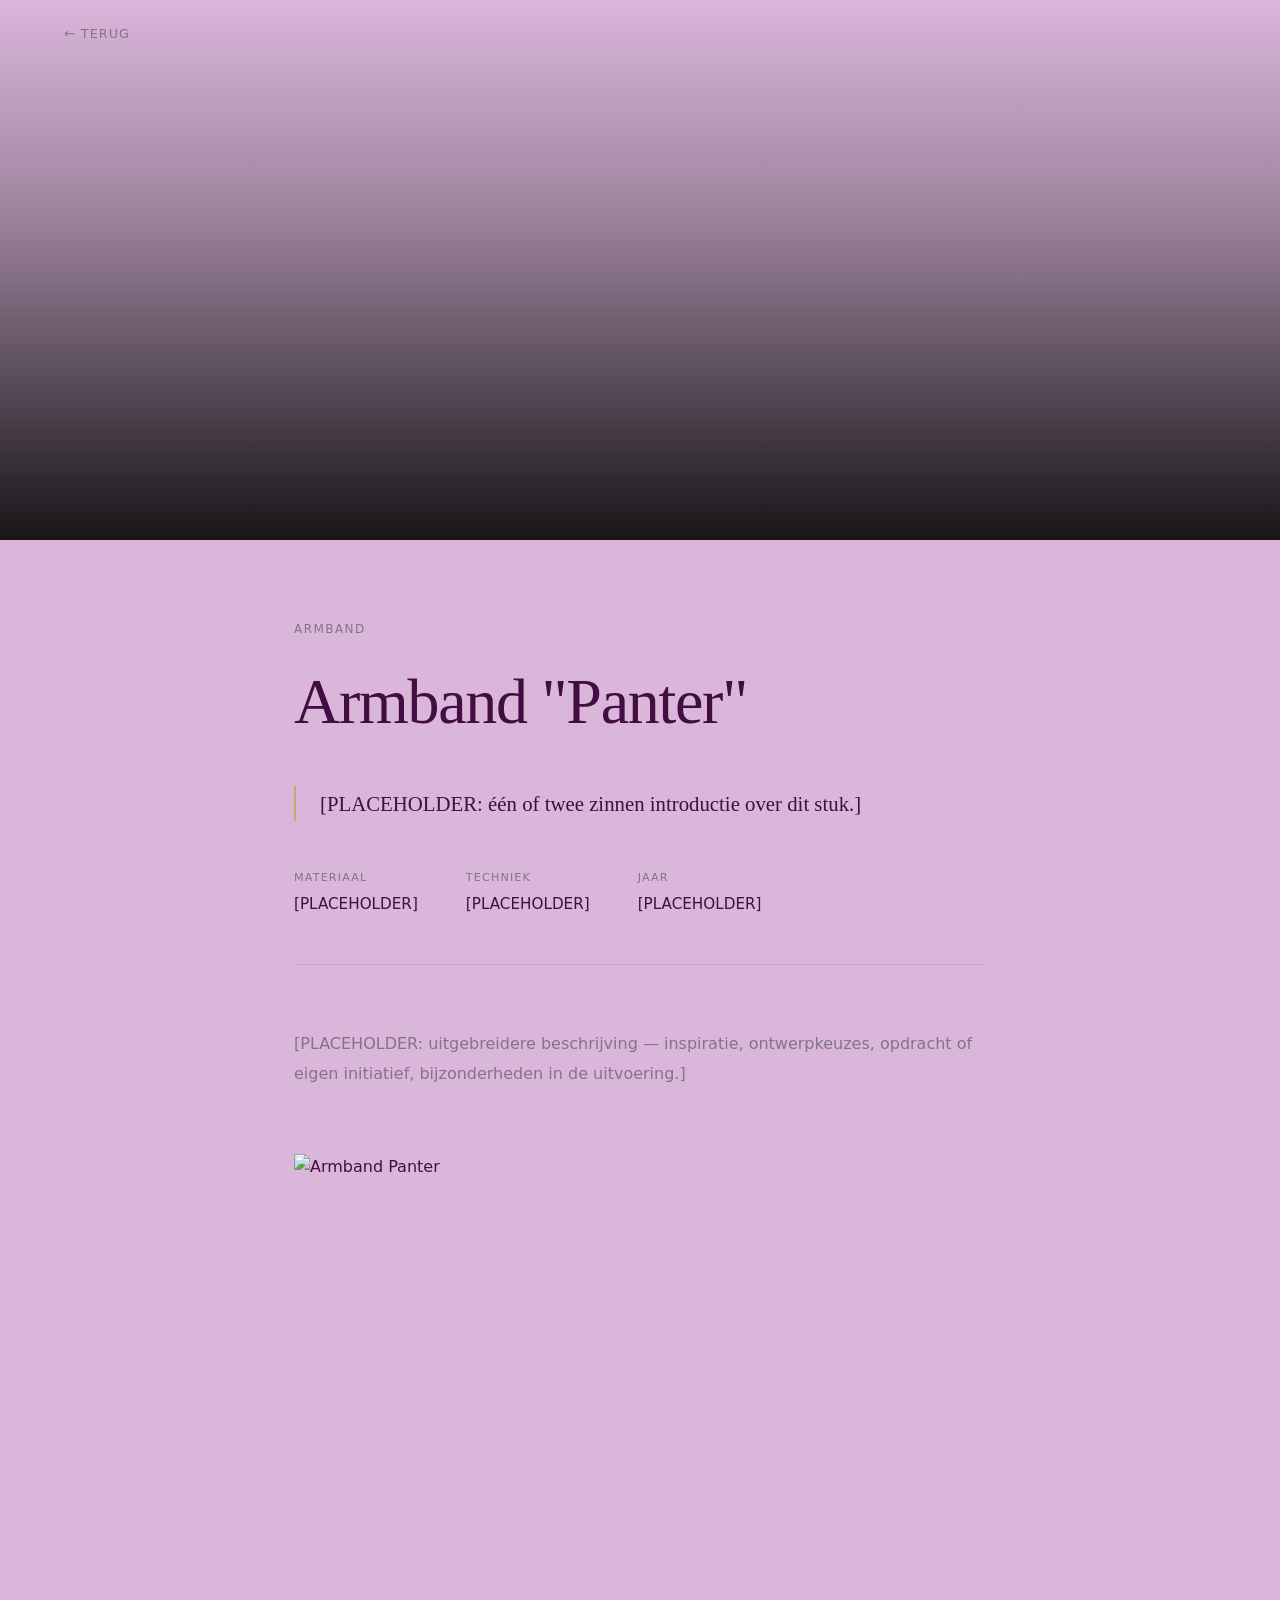
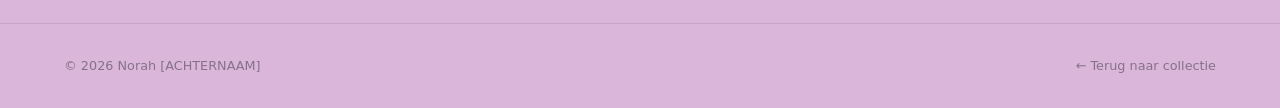
==== armband-panter.html @ fa32efac "v1ImgsMissing" ====
<!DOCTYPE html>
<html lang="nl">
<head>
  <meta charset="UTF-8" />
  <meta name="viewport" content="width=device-width, initial-scale=1.0" />
  <title>Armband "Panter" — Norah</title>
  <link rel="stylesheet" href="style.css" />
  <link rel="stylesheet" href="project.css" />
</head>
<body>

  <a href="index.html#work" class="back-link">← Terug</a>

  <div class="project-hero" style="background-image: url('imgs/armband-panter.jpeg');"></div>

  <div class="project-body">
    <span class="label">Armband</span>
    <h1 style="font-family:Georgia,serif;font-size:clamp(2rem,5vw,4rem);font-weight:normal;letter-spacing:-0.02em;margin-bottom:2rem;">Armband "Panter"</h1>

    <p class="project-intro">[PLACEHOLDER: één of twee zinnen introductie over dit stuk.]</p>

    <div class="project-meta">
      <div class="meta-item"><span class="meta-label">Materiaal</span><span class="meta-value">[PLACEHOLDER]</span></div>
      <div class="meta-item"><span class="meta-label">Techniek</span><span class="meta-value">[PLACEHOLDER]</span></div>
      <div class="meta-item"><span class="meta-label">Jaar</span><span class="meta-value">[PLACEHOLDER]</span></div>
    </div>

    <div class="project-text">
      <p>[PLACEHOLDER: uitgebreidere beschrijving — inspiratie, ontwerpkeuzes, opdracht of eigen initiatief, bijzonderheden in de uitvoering.]</p>
    </div>

    <div class="gallery cols-1">
      <img src="imgs/armband-panter.jpeg" alt="Armband Panter" class="wide" />
    </div>
  </div>

  <footer>
    <span>© 2026 Norah [ACHTERNAAM]</span>
    <a href="index.html#work" style="color:var(--muted);text-decoration:none;font-size:0.8rem;">← Terug naar collectie</a>
  </footer>

</body>
</html>
---- style.css ----
/* ── Reset & base ── */
*, *::before, *::after { box-sizing: border-box; margin: 0; padding: 0; }

:root {
  --bg: #dbb6db;
  --bg-2: #f2e6f2;
  --bg-3: #ecd3ec;
  --text: #420d42;
  --muted: #85728a;
  --border: #c9a3c9;
  --accent: #c8a96e;
  --font-sans: 'Inter', system-ui, -apple-system, sans-serif;
  --font-serif: 'Georgia', 'Times New Roman', serif;
}

html {
  scroll-behavior: smooth;
  overflow-x: hidden;
}

body {
  background: var(--bg);
  color: var(--text);
  font-family: var(--font-sans);
  font-size: 16px;
  line-height: 1.6;
  overflow-x: hidden;
}

/* ── Nav ── */
nav {
  position: fixed;
  top: 0; left: 0; right: 0;
  z-index: 100;
  display: flex;
  justify-content: space-between;
  align-items: center;
  padding: 1.25rem 4rem;
  background: rgba(219, 182, 219, 0.85);
  backdrop-filter: blur(12px);
  border-bottom: 1px solid transparent;
  transition: border-color 0.3s;
}

nav.scrolled { border-bottom-color: var(--border); }

.nav-logo {
  font-size: 1.1rem;
  font-weight: 600;
  letter-spacing: -0.02em;
  color: var(--text);
}

nav ul {
  display: flex;
  gap: 2.5rem;
  list-style: none;
}

nav a {
  color: var(--muted);
  text-decoration: none;
  font-size: 0.875rem;
  letter-spacing: 0.04em;
  text-transform: uppercase;
  transition: color 0.2s;
}

nav a:hover { color: var(--text); }

/* ── Shared ── */
.label {
  display: block;
  font-size: 0.75rem;
  letter-spacing: 0.12em;
  text-transform: uppercase;
  color: var(--muted);
  margin-bottom: 0.75rem;
}

.section-header { margin-bottom: 3.5rem; }
.section-header h2 {
  font-family: var(--font-serif);
  font-size: clamp(2.5rem, 5vw, 4rem);
  font-weight: normal;
  line-height: 1.1;
  letter-spacing: -0.02em;
}

.btn {
  display: inline-block;
  padding: 0.85rem 2rem;
  border: 1px solid var(--text);
  color: var(--text);
  text-decoration: none;
  font-size: 0.875rem;
  letter-spacing: 0.06em;
  text-transform: uppercase;
  transition: background 0.2s, color 0.2s;
}

.btn:hover {
  background: var(--text);
  color: var(--bg);
}

.btn-large {
  font-size: 1rem;
  padding: 1.1rem 2.5rem;
}

.placeholder {
  background: var(--bg-3);
  border: 1px solid var(--border);
}

/* ── Hero ── */
#hero {
  min-height: 100vh;
  display: flex;
  flex-direction: row;
  align-items: center;
  justify-content: space-between;
  gap: 4rem;
  padding: 8rem 4rem 4rem;
  position: relative;
}

.hero-content { max-width: 600px; }

.hero-eyebrow {
  font-size: 0.8rem;
  letter-spacing: 0.14em;
  text-transform: uppercase;
  color: var(--accent);
  margin-bottom: 1.5rem;
}

#hero h1 {
  font-family: var(--font-serif);
  font-size: clamp(3rem, 8vw, 7rem);
  font-weight: normal;
  line-height: 1.05;
  letter-spacing: -0.03em;
  margin-bottom: 1.5rem;
}

#hero h2 {
  font-size: 1.1rem;
  font-weight: 600;
  margin-bottom: 0.75rem;
  color: var(--text);
}

#hero h1 em {
  font-style: italic;
  color: var(--accent);
}

.hero-sub {
  font-size: 1.1rem;
  color: var(--muted);
  max-width: 480px;
  margin-bottom: 2.5rem;
  line-height: 1.7;
}

.hero-scroll {
  position: absolute;
  bottom: 2.5rem;
  left: 50%;
  transform: translateX(-50%);
  font-size: 0.75rem;
  letter-spacing: 0.1em;
  color: var(--muted);
  animation: bob 2s ease-in-out infinite;
}

@keyframes bob {
  0%, 100% { transform: translateX(-50%) translateY(0); }
  50% { transform: translateX(-50%) translateY(6px); }
}

/* ── Work ── */
#work {
  padding: 7rem 4rem;
  border-top: 1px solid var(--border);
}

.projects-grid {
  display: grid;
  grid-template-columns: repeat(2, 1fr);
  gap: 2px;
}

.projects-grid .project-card:last-child:nth-child(odd) {
  grid-column: span 2;
}

.project-card {
  background: var(--bg-2);
  overflow: hidden;
  transition: background 0.3s;
  cursor: pointer;
  position: relative;
}

.project-card:hover { background: var(--bg-3); }

.project-img {
  width: 100%;
  aspect-ratio: 16/9;
  transition: transform 0.4s ease;
  background-size: cover;
  background-position: center;
}

.project-card:hover .project-img { transform: scale(1.02); }

.project-info { padding: 1.75rem 2rem 2rem; }

.project-tag {
  display: inline-block;
  font-size: 0.7rem;
  letter-spacing: 0.1em;
  text-transform: uppercase;
  color: var(--accent);
  margin-bottom: 0.75rem;
  border: 1px solid var(--accent);
  padding: 0.2rem 0.6rem;
}

.project-info h3 {
  font-family: var(--font-serif);
  font-size: 1.5rem;
  font-weight: normal;
  margin-bottom: 0.5rem;
}

.project-info p {
  font-size: 0.9rem;
  color: var(--muted);
  line-height: 1.65;
  margin-bottom: 1.25rem;
}

.project-link {
  font-size: 0.8rem;
  letter-spacing: 0.06em;
  color: var(--text);
  text-decoration: none;
  text-transform: uppercase;
  border-bottom: 1px solid var(--border);
  padding-bottom: 2px;
  transition: border-color 0.2s, color 0.2s;
}

.project-link:hover {
  color: var(--accent);
  border-color: var(--accent);
}

/* ── About ── */
#about {
  padding: 7rem 4rem;
  border-top: 1px solid var(--border);
}

.about-inner {
  display: grid;
  grid-template-columns: 1fr 380px;
  gap: 5rem;
  align-items: start;
}

.about-lead {
  font-family: var(--font-serif);
  font-size: 1.4rem;
  line-height: 1.5;
  margin-bottom: 1.5rem;
  color: var(--text);
}

.about-text p {
  color: var(--muted);
  line-height: 1.8;
  margin-bottom: 1rem;
  max-width: 520px;
}

.skills {
  display: flex;
  flex-wrap: wrap;
  gap: 0.5rem;
  margin-top: 2rem;
}

.skills span {
  font-size: 0.75rem;
  letter-spacing: 0.06em;
  text-transform: uppercase;
  padding: 0.4rem 0.9rem;
  border: 1px solid var(--border);
  color: var(--muted);
}

/* ── Contact ── */
#contact {
  padding: 7rem 4rem;
  border-top: 1px solid var(--border);
  text-align: center;
}

.contact-inner { max-width: 640px; margin: 0 auto; }
.contact-inner .section-header { margin-bottom: 1.5rem; }

.contact-sub {
  color: var(--muted);
  margin-bottom: 2.5rem;
  font-size: 1rem;
}

.socials {
  display: flex;
  justify-content: center;
  gap: 2rem;
  margin-top: 3rem;
}

.socials a {
  font-size: 0.8rem;
  letter-spacing: 0.08em;
  text-transform: uppercase;
  color: var(--muted);
  text-decoration: none;
  transition: color 0.2s;
}

.socials a:hover { color: var(--text); }

/* ── Footer ── */
footer {
  padding: 2rem 4rem;
  border-top: 1px solid var(--border);
  display: flex;
  justify-content: space-between;
  font-size: 0.8rem;
  color: var(--muted);
}

/* ── Scroll reveal ── */
.reveal {
  opacity: 0;
  transform: translateY(28px);
  transition: opacity 0.7s ease, transform 0.7s ease;
}

.reveal.visible {
  opacity: 1;
  transform: none;
}

/* ── Responsive ── */
@media (max-width: 900px) {
  nav { padding: 1.25rem 2rem; }
  #hero, #work, #about, #contact { padding-left: 2rem; padding-right: 2rem; }
  .projects-grid { grid-template-columns: 1fr; }
  .about-inner { grid-template-columns: 1fr; gap: 3rem; }
  footer { padding: 1.5rem 2rem; flex-direction: column; gap: 0.5rem; }
}

@media (max-width: 600px) {
  nav { padding: 1rem 1.5rem; }
  nav ul { gap: 1rem; font-size: 0.75rem; }
  #hero { flex-direction: column; align-items: flex-start; padding-top: 6rem; }
  #hero, #work, #about, #contact { padding-left: 1.5rem; padding-right: 1.5rem; }
  .hero-content { max-width: 100%; }
  .about-inner > div[style] { width: 100% !important; height: 300px !important; position: static !important; }
}

@media (max-width: 600px) {
  nav {
    padding: 1rem 1.5rem;
  }

  nav ul {
    gap: 0.75rem;
    font-size: 0.7rem;
  }

  .nav-logo {
    font-size: 0.9rem;
  }
}

@media (max-width: 900px) {
  .reveal {
    opacity: 1 !important;
    transform: none !important;
  }
}
---- project.css ----
/* Project/piece page styles — extends style.css */

.project-hero {
	min-height: 60vh;
	display: flex;
	align-items: flex-end;
	padding: 8rem 4rem 4rem;
	background-size: cover;
	background-position: center;
	position: relative;
}

.project-hero::after {
	content: '';
	position: absolute;
	inset: 0;
	background: linear-gradient(to top, rgba(13, 13, 13, 0.95) 0%, rgba(13, 13, 13, 0.3) 60%, transparent 100%);
}

.project-hero-content {
	position: relative;
	z-index: 1;
	max-width: 760px;
}

.project-hero-content .label {
	margin-bottom: 0.75rem;
}

.project-hero-content h1 {
	font-family: 'Georgia', serif;
	font-size: clamp(2.5rem, 6vw, 5rem);
	font-weight: normal;
	line-height: 1.1;
	letter-spacing: -0.02em;
	margin-bottom: 1rem;
}

.back-link {
	display: inline-flex;
	align-items: center;
	gap: 0.5rem;
	font-size: 0.8rem;
	letter-spacing: 0.08em;
	text-transform: uppercase;
	color: var(--muted);
	text-decoration: none;
	position: fixed;
	top: 1.5rem;
	left: 4rem;
	z-index: 200;
	transition: color 0.2s;
}

.back-link:hover {
	color: var(--text);
}

.project-body {
	max-width: 820px;
	margin: 0 auto;
	padding: 5rem 4rem;
}

.project-intro {
	font-family: 'Georgia', serif;
	font-size: 1.3rem;
	line-height: 1.7;
	color: var(--text);
	margin-bottom: 3rem;
	border-left: 2px solid var(--accent);
	padding-left: 1.5rem;
}

.project-meta {
	display: flex;
	gap: 3rem;
	margin-bottom: 4rem;
	padding-bottom: 3rem;
	border-bottom: 1px solid var(--border);
	flex-wrap: wrap;
}

.meta-item {
	display: flex;
	flex-direction: column;
	gap: 0.3rem;
}

.meta-label {
	font-size: 0.7rem;
	letter-spacing: 0.1em;
	text-transform: uppercase;
	color: var(--muted);
}

.meta-value {
	font-size: 0.95rem;
}

.project-text p {
	color: var(--muted);
	line-height: 1.9;
	margin-bottom: 1.25rem;
	font-size: 1rem;
}

.placeholder-note {
	display: inline-block;
	margin-top: -1rem;
	margin-bottom: 3rem;
	font-size: 0.75rem;
	color: var(--accent);
	border: 1px dashed var(--accent);
	padding: 0.4rem 0.8rem;
	letter-spacing: 0.02em;
}

.gallery {
	margin-top: 4rem;
	display: grid;
	gap: 2px;
}

.gallery.cols-1 {
	grid-template-columns: 1fr;
}

.gallery.cols-2 {
	grid-template-columns: repeat(2, 1fr);
}

.gallery img {
	width: 100%;
	display: block;
	object-fit: cover;
}

.gallery img.tall {
	aspect-ratio: 3/4;
}

.gallery img.wide {
	aspect-ratio: 16/9;
}

.gallery img.auto {
	height: auto;
}

.gallery .span-2 {
	grid-column: span 2;
}

@media (max-width: 700px) {
	.back-link {
		left: 2rem;
	}

	.project-hero {
		padding: 7rem 2rem 3rem;
	}

	.project-body {
		padding: 3rem 2rem;
	}

	.project-meta {
		flex-wrap: wrap;
		gap: 1.5rem;
	}

	.gallery.cols-2 {
		grid-template-columns: 1fr;
	}

	.gallery .span-2 {
		grid-column: span 1;
	}
}

.gallery img.wide.top {
	object-position: top;
}

/* ── Referenties ── */
.ref-hero {
  min-height: 40vh;
  display: flex;
  flex-direction: column;
  justify-content: flex-end;
  padding: 10rem 4rem 4rem;
  border-bottom: 1px solid var(--border);
}

.ref-hero .label { margin-bottom: 1rem; }

.ref-hero h1 {
  font-family: var(--font-serif);
  font-size: clamp(2.5rem, 6vw, 5rem);
  font-weight: normal;
  line-height: 1.1;
  letter-spacing: -0.02em;
  max-width: 600px;
}

.ref-hero p {
  margin-top: 1.5rem;
  font-size: 1rem;
  color: var(--muted);
  max-width: 480px;
  line-height: 1.7;
}

.ref-list {
  max-width: 820px;
  margin: 0 auto;
  padding: 5rem 4rem;
}

.ref-item {
  padding: 3rem 0;
  border-bottom: 1px solid var(--border);
}

.ref-item:last-child { border-bottom: none; }

.ref-meta {
  display: flex;
  flex-direction: column;
  gap: 0.25rem;
  margin-bottom: 1.5rem;
}

.ref-name {
  font-family: var(--font-serif);
  font-size: 1.4rem;
  font-weight: normal;
  color: var(--text);
}

.ref-role {
  font-size: 0.8rem;
  letter-spacing: 0.08em;
  text-transform: uppercase;
  color: var(--accent);
}

.ref-context {
  font-size: 0.8rem;
  color: var(--muted);
  letter-spacing: 0.04em;
}

.ref-quote {
  font-family: var(--font-serif);
  font-size: 1.15rem;
  line-height: 1.8;
  color: var(--muted);
  border-left: 2px solid var(--accent);
  padding-left: 1.5rem;
  font-style: italic;
}

.ref-placeholder {
  font-size: 0.85rem;
  color: var(--muted);
  font-style: italic;
  border-left: 2px solid var(--border);
  padding-left: 1.5rem;
}

@media (max-width: 900px) {
  .ref-hero { padding: 7rem 2rem 3rem; }
  .ref-list { padding: 3rem 2rem; }
}

@media (max-width: 600px) {
  .ref-hero { padding: 6rem 1.5rem 2.5rem; }
  .ref-list { padding: 2rem 1.5rem; }
}
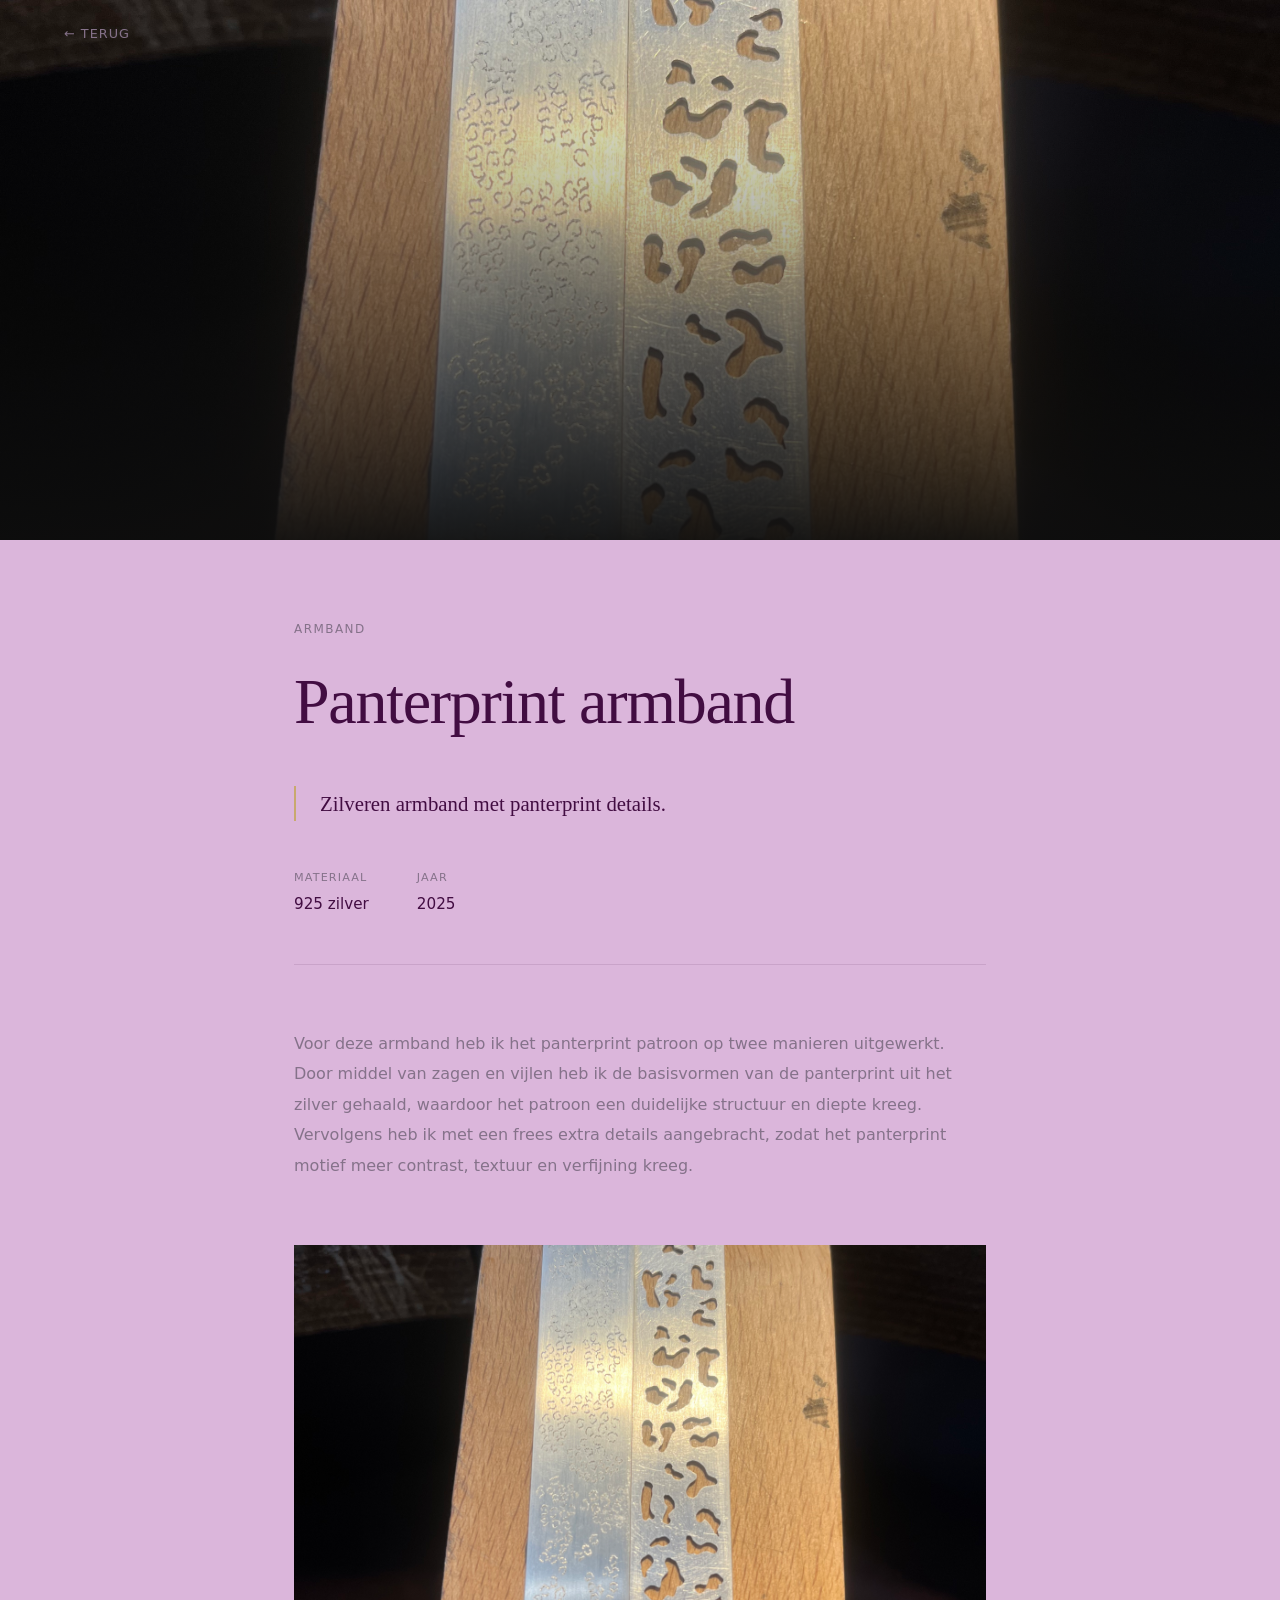
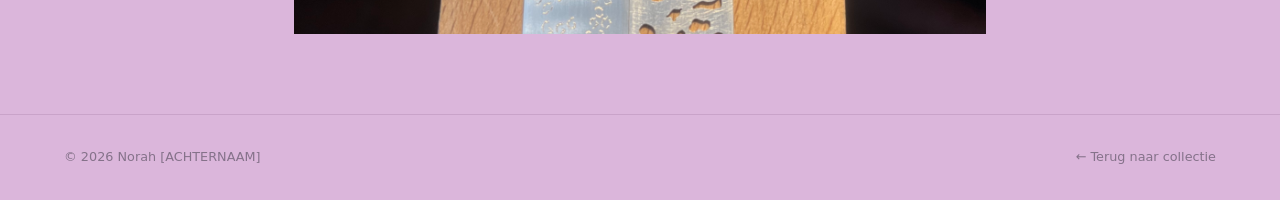
==== commit 5947356a: "v2" ====
--- a/armband-panter.html
+++ b/armband-panter.html
@@ -3,7 +3,8 @@
 <head>
   <meta charset="UTF-8" />
   <meta name="viewport" content="width=device-width, initial-scale=1.0" />
-  <title>Armband "Panter" — Norah</title>
+        <link rel="icon" type="image/png" href="imgs/NL.png" />
+  <title>Panterprint armband — Norah</title>
   <link rel="stylesheet" href="style.css" />
   <link rel="stylesheet" href="project.css" />
 </head>
@@ -15,22 +16,21 @@
 
   <div class="project-body">
     <span class="label">Armband</span>
-    <h1 style="font-family:Georgia,serif;font-size:clamp(2rem,5vw,4rem);font-weight:normal;letter-spacing:-0.02em;margin-bottom:2rem;">Armband "Panter"</h1>
+    <h1 style="font-family:Georgia,serif;font-size:clamp(2rem,5vw,4rem);font-weight:normal;letter-spacing:-0.02em;margin-bottom:2rem;">Panterprint armband</h1>
 
-    <p class="project-intro">[PLACEHOLDER: één of twee zinnen introductie over dit stuk.]</p>
+    <p class="project-intro">Zilveren armband met panterprint details.</p>
 
     <div class="project-meta">
-      <div class="meta-item"><span class="meta-label">Materiaal</span><span class="meta-value">[PLACEHOLDER]</span></div>
-      <div class="meta-item"><span class="meta-label">Techniek</span><span class="meta-value">[PLACEHOLDER]</span></div>
-      <div class="meta-item"><span class="meta-label">Jaar</span><span class="meta-value">[PLACEHOLDER]</span></div>
+      <div class="meta-item"><span class="meta-label">Materiaal</span><span class="meta-value">925 zilver</span></div>
+      <div class="meta-item"><span class="meta-label">Jaar</span><span class="meta-value">2025</span></div>
     </div>
 
     <div class="project-text">
-      <p>[PLACEHOLDER: uitgebreidere beschrijving — inspiratie, ontwerpkeuzes, opdracht of eigen initiatief, bijzonderheden in de uitvoering.]</p>
+      <p>Voor deze armband heb ik het panterprint patroon op twee manieren uitgewerkt. Door middel van zagen en vijlen heb ik de basisvormen van de panterprint uit het zilver gehaald, waardoor het patroon een duidelijke structuur en diepte kreeg. Vervolgens heb ik met een frees extra details aangebracht, zodat het panterprint motief meer contrast, textuur en verfijning kreeg.</p>
     </div>
 
     <div class="gallery cols-1">
-      <img src="imgs/armband-panter.jpeg" alt="Armband Panter" class="wide" />
+      <img src="imgs/armband-panter.jpeg" alt="Panterprint armband" class="wide" />
     </div>
   </div>
 
@@ -40,4 +40,4 @@
   </footer>
 
 </body>
-</html>
+</html>
--- a/project.css
+++ b/project.css
@@ -279,3 +279,22 @@
   .ref-hero { padding: 6rem 1.5rem 2.5rem; }
   .ref-list { padding: 2rem 1.5rem; }
 }
+
+.gallery.cols-3 {
+	grid-template-columns: repeat(3, 1fr);
+}
+
+@media (max-width: 700px) {
+	.gallery.cols-3 {
+		grid-template-columns: 1fr 1fr;
+	}
+}
+
+@media (max-width: 500px) {
+	.gallery.cols-3 {
+		grid-template-columns: 1fr;
+	}
+	.gallery.cols-3 .span-2 {
+		grid-column: span 1;
+	}
+}
